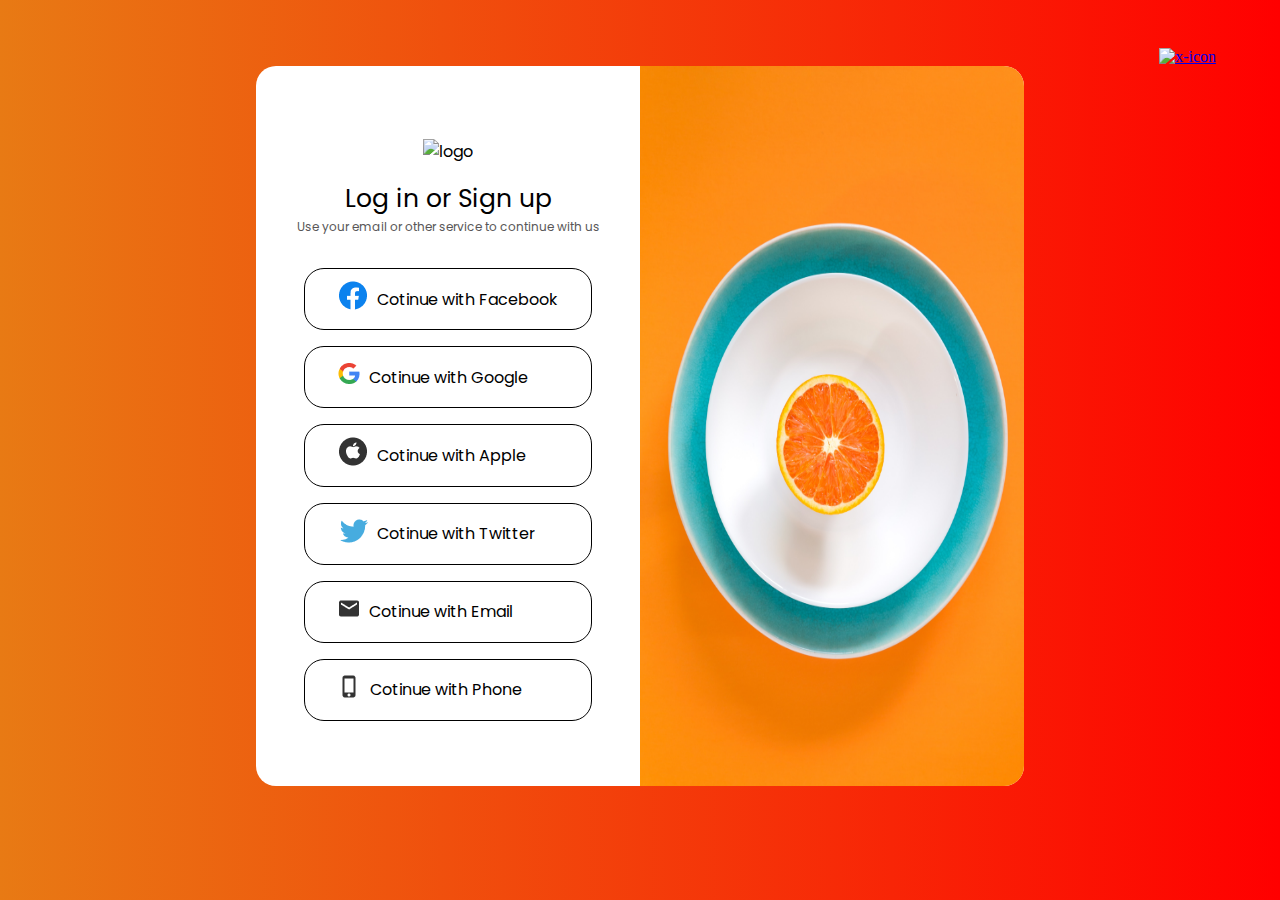
==== login.html @ 928169ca "First commit" ====
<!DOCTYPE html>
<html lang="en">
    <head>
        <meta charset="UTF-8">
        <meta name="viewport" content="width=device-width, initial-scale=1.0">
        <link rel="preconnect" href="https://fonts.googleapis.com">
        <link rel="preconnect" href="https://fonts.gstatic.com" crossorigin>
        <link href="https://fonts.googleapis.com/css2?family=Poppins&display=swap" rel="stylesheet">
        
        <link rel="preconnect" href="https://fonts.googleapis.com">
        <link rel="preconnect" href="https://fonts.gstatic.com" crossorigin>
        <link href="https://fonts.googleapis.com/css2?family=Oswald&display=swap" rel="stylesheet">
        
        <link rel="preconnect" href="https://fonts.googleapis.com">
        <link rel="preconnect" href="https://fonts.gstatic.com" crossorigin>
        <link href="https://fonts.googleapis.com/css2?family=Poppins:wght@300&display=swap" rel="stylesheet">
        
        <link rel="preconnect" href="https://fonts.googleapis.com">
        <link rel="preconnect" href="https://fonts.gstatic.com" crossorigin>
        <link href="https://fonts.googleapis.com/css2?family=Poppins:wght@900&display=swap" rel="stylesheet">  

        <link rel="stylesheet" href="login.css">
        <title>Viss-Fashions | Login</title>
    </head>
    <body>
        <div class="container">
            <div class="layer">
                <header>
                    <a href="index.html"><img src="images/x-icon.png" alt="x-icon"></a>
                </header>
                <main>
                    <div class="signup-pane">
                        <div class="logo"><img src="images/logo.png" alt="logo"></div>
                        <div class="title">Log in or Sign up</div>
                        <p>Use your email or other service to continue with us</p>
                        <div class="connect">
                            <div class="conn-icon"><img src="images/facebook.png" alt="facebook"></div>
                            <div class="conn-text">Cotinue with Facebook</div>
                        </div>
                        <div class="connect">
                            <div class="conn-icon"><img src="images/google.png" alt="google"></div>
                            <div class="conn-text">Cotinue with Google</div>
                        </div>
                        <div class="connect">
                            <div class="conn-icon"><img src="images/apple.png" alt="apple"></div>
                            <div class="conn-text">Cotinue with Apple</div>
                        </div>
                        <div class="connect">
                            <div class="conn-icon"><img src="images/twitter.png" alt="twitter"></div>
                            <div class="conn-text">Cotinue with Twitter</div>
                        </div>
                        <div class="connect">
                            <div class="conn-icon"><img src="images/email.png" alt="email"></div>
                            <div class="conn-text">Cotinue with Email</div>
                        </div>
                        <div class="connect">
                            <div class="conn-icon"><img src="images/phone.png" alt="phone"></div>
                            <div class="conn-text">Cotinue with Phone</div>
                        </div>
                    </div>
                    <div class="image-pane">
                        <img src="images/image-pane.png" alt="image-pane">
                    </div>
                </main>
            </div>
        </div>
    </body>
</html>
---- login.css ----
*{
    margin: 0;
    padding: 0;
}
.container{
    width: 100%;
    height: 100vh;
}
.layer{
    width: 100%;
    height: 100vh;
    background: linear-gradient(to left, red, #E87A14);
    backdrop-filter: blur(9px);
}
.layer > header{
    display: flex;
    justify-content: flex-end;
    padding: 3rem 4rem 0rem;
}
.layer > main{
    display: flex;   
    margin: auto; 
    width: 60%;
    height: 80vh;
    border-radius: 20px;
    background-color: white;
}
.layer > main > .signup-pane{
    padding: 1.5rem 0rem;
    width: 50%;
    display: flex;
    flex-direction: column;
    align-items: center;
    justify-content: center;
    font-family: Poppins;
}
.layer > main > .signup-pane > .logo{
    margin: 1rem 0rem;
}
.layer > main > .signup-pane > .title{
    font-size: 25px;
    font-weight: 400;    
}
.layer > main > .signup-pane > p{
    font-size: 12px;
    color: rgb(88, 87, 87);
    margin-bottom: 1.5rem;
}
.layer > main > .signup-pane > .connect{
    display: flex;
    width: 58%;
    height: 8%;
    align-items: center;
    gap: 0.5rem;
    padding: 0.2rem 2rem;
    margin: 0.5rem 0rem;
    border: 1px solid black;  
    border-radius: 20px;  
}
.layer > main > .image-pane{
    width: 50%;

}
.layer > main > .image-pane > img{
    width: 100%;
    height: 100%;
    border-radius: 0px 20px 20px 0px;
}
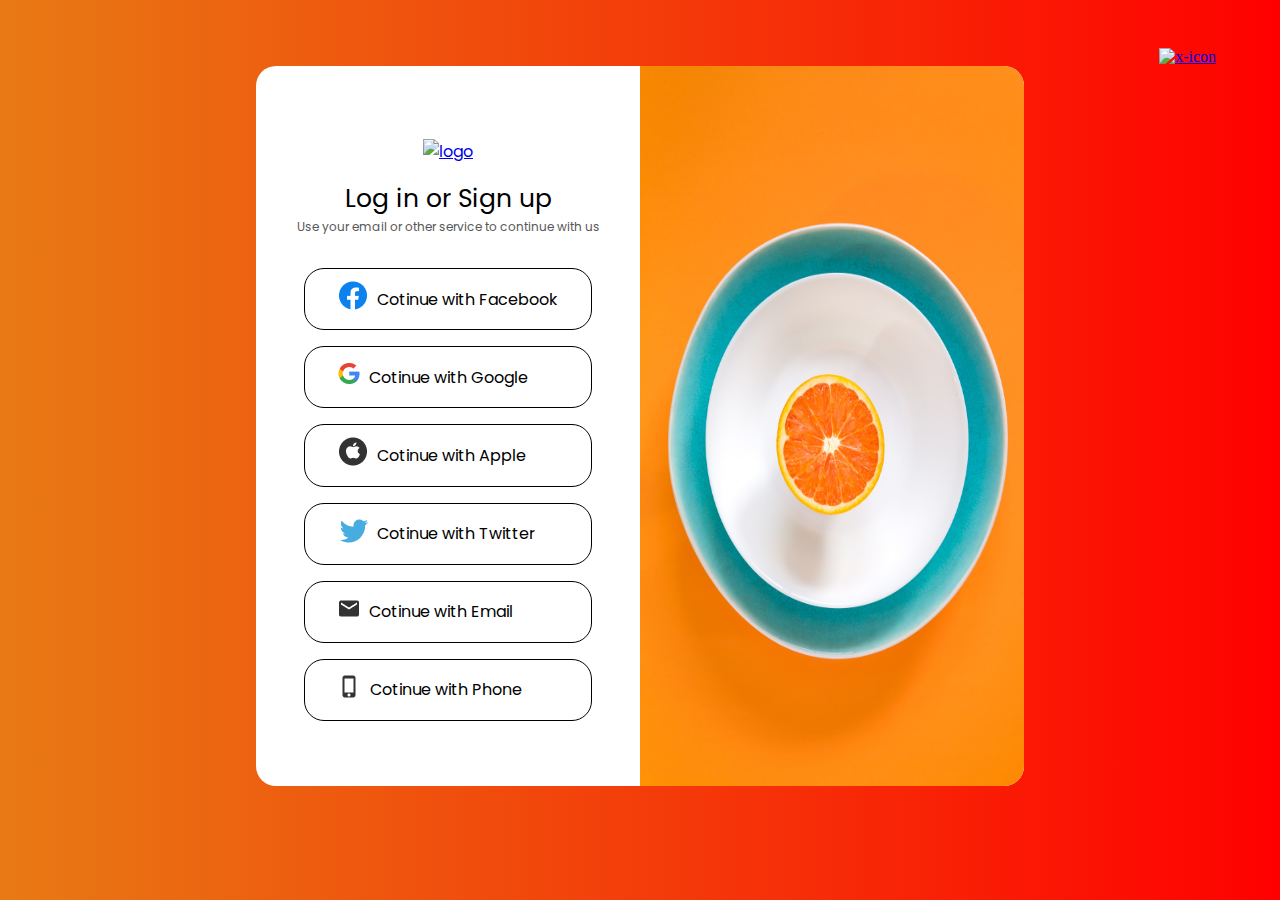
==== commit 0ee54535: "updated" ====
--- a/login.html
+++ b/login.html
@@ -30,7 +30,7 @@
                 </header>
                 <main>
                     <div class="signup-pane">
-                        <div class="logo"><img src="images/logo.png" alt="logo"></div>
+                        <div class="logo"><a href="index.html"><img src="images/logo.png" alt="logo"></a></div>
                         <div class="title">Log in or Sign up</div>
                         <p>Use your email or other service to continue with us</p>
                         <div class="connect">
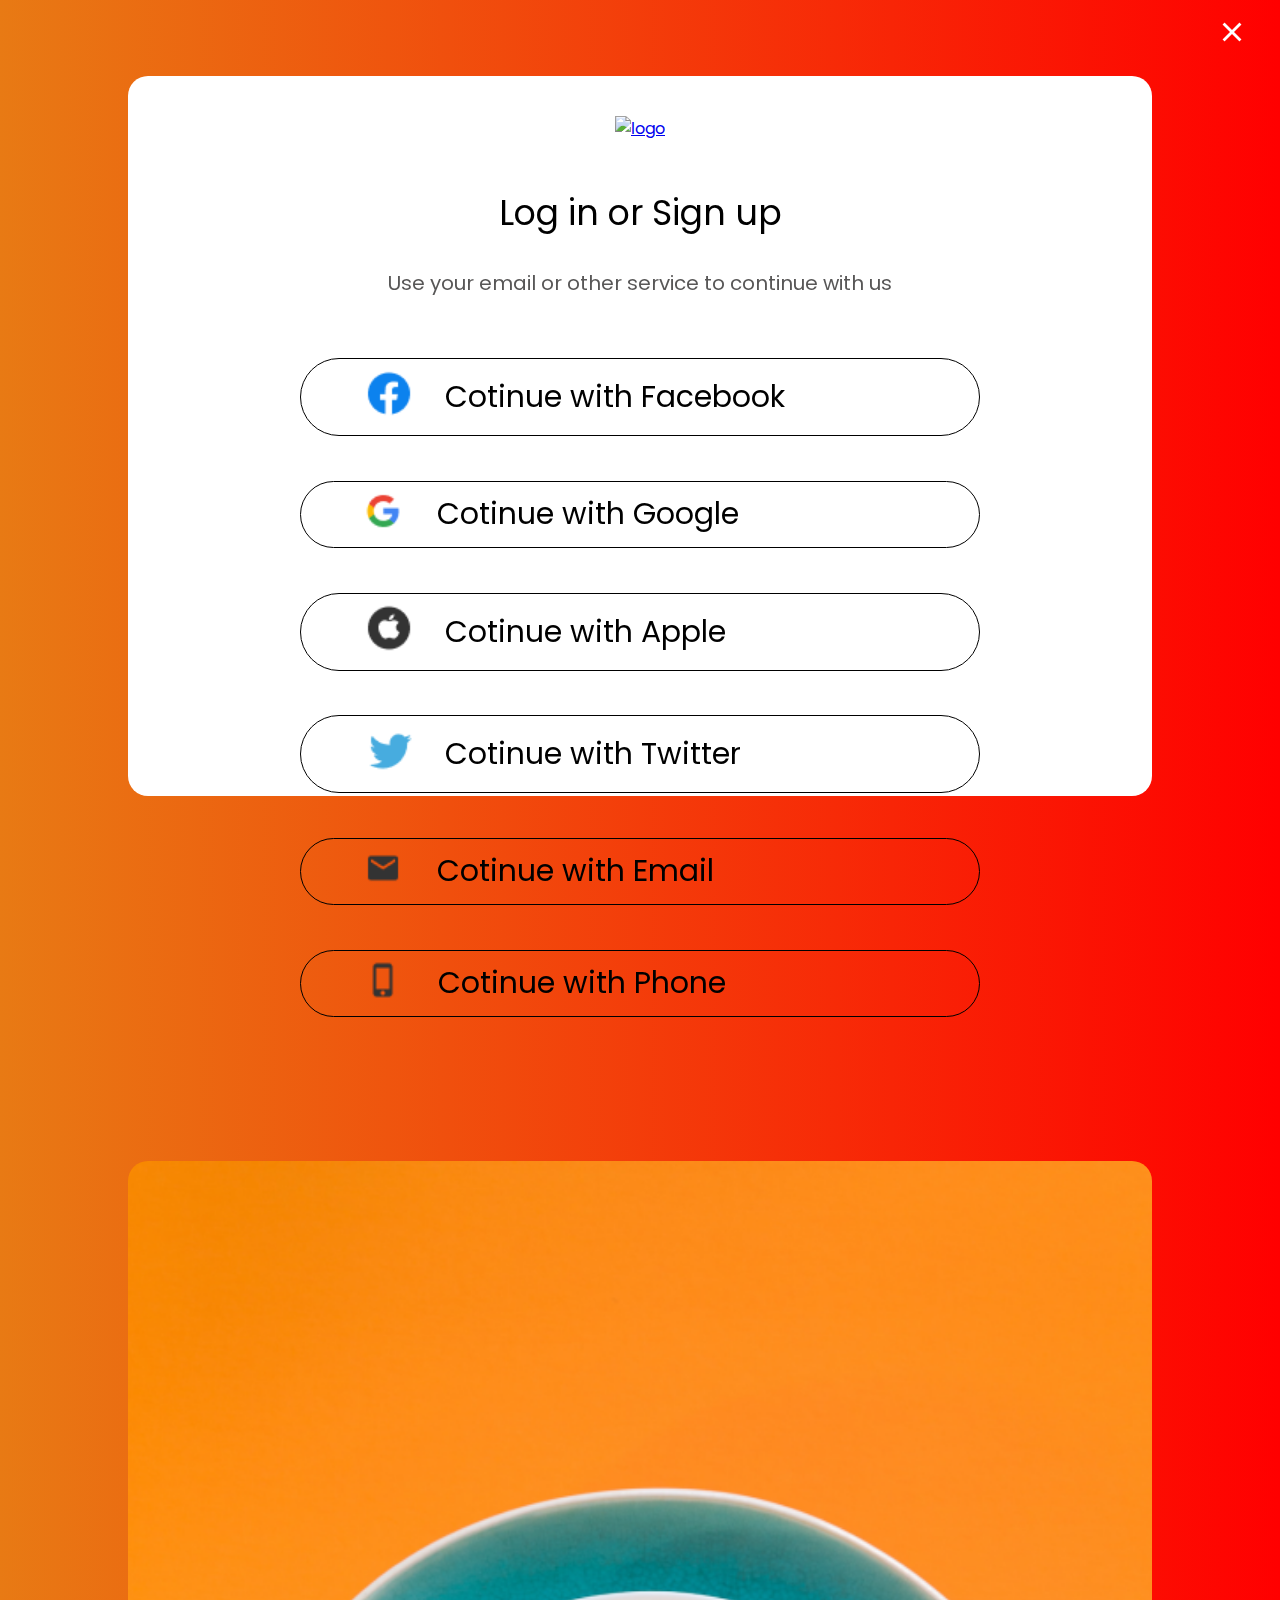
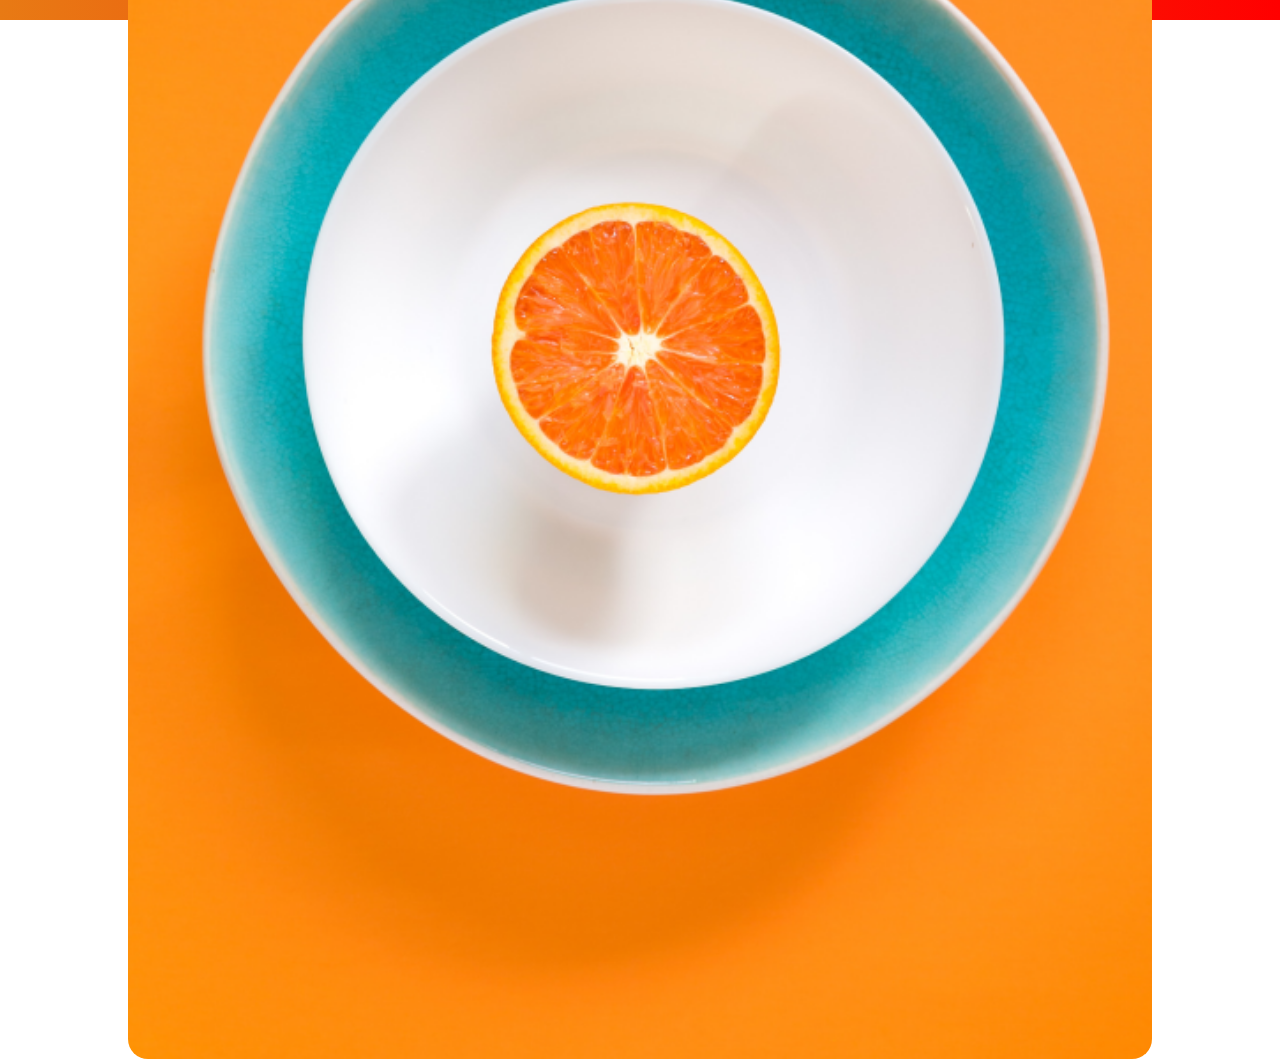
==== commit b7579de2: "Updated" ====
--- a/login.html
+++ b/login.html
@@ -26,11 +26,11 @@
         <div class="container">
             <div class="layer">
                 <header>
-                    <a href="index.html"><img src="images/x-icon.png" alt="x-icon"></a>
+                    <a href="index.html"><img src="images/x-Icon.png" alt="x-icon"></a>
                 </header>
                 <main>
                     <div class="signup-pane">
-                        <div class="logo"><a href="index.html"><img src="images/logo.png" alt="logo"></a></div>
+                        <div class="logo"><a href="Index.html"><img src="images/logo.png" alt="logo"></a></div>
                         <div class="title">Log in or Sign up</div>
                         <p>Use your email or other service to continue with us</p>
                         <div class="connect">
--- a/login.css
+++ b/login.css
@@ -67,3 +67,116 @@
     border-radius: 0px 20px 20px 0px;
 }
 
+
+@media (max-width:667px){  
+    .layer{
+        width: 100%;
+        height: 170vh;
+        background: linear-gradient(to left, red, #E87A14);
+        backdrop-filter: blur(9px);
+    }  
+    .layer > header{
+        margin-bottom: 1.5rem;
+        padding: 1rem 2rem 0rem;
+    }
+    .layer > main{
+        flex-direction: column;
+        width: 80%;        
+    }
+    .layer > main > .signup-pane{
+        width: 100%;
+    }
+    .layer > main > .signup-pane > .logo{
+        margin: 1rem 0rem;
+    }
+    .layer > main > .signup-pane > .title{
+        font-size: 20px;
+    }
+    .layer > main > .signup-pane > p{
+        font-size: 10px;        
+    }
+    .layer > main > .signup-pane > .connect{
+        display: flex;
+        width: 60%;
+        align-items: center;
+        padding: 0.6rem 1.5rem;
+        
+    }
+    .connect > .conn-icon{
+        display: flex;
+    }
+    .connect > .conn-icon > img{
+        width: 60%;
+    }
+    .connect > .conn-text{
+        font-size: 11px;
+    }
+    .layer > main > .image-pane{
+        margin-top: 2rem;
+        width: 100%;   
+    }
+    .layer > main > .image-pane > img{
+        width: 100%;
+        height: 100%;
+        border-radius:20px;
+    }
+}
+
+
+/* Media @ IPad Pro */
+@media (min-width:1024px){  
+    .layer{
+        width: 100%;
+        height: 180vh;
+        background: linear-gradient(to left, red, #E87A14);
+        backdrop-filter: blur(9px);
+    }  
+    .layer > header{
+        margin-bottom: 1.5rem;
+        padding: 1rem 2rem 0rem;
+    }
+    .layer > main{
+        flex-direction: column;
+        width: 80%;        
+    }
+    .layer > main > .signup-pane{
+        margin-bottom: 4rem;
+        width: 100%;
+        gap: 1.8rem;
+    }
+    .layer > main > .signup-pane > .logo{
+        margin: 1rem 0rem;
+    }
+    .layer > main > .signup-pane > .logo img{
+        width: 170%;
+    }
+    .layer > main > .signup-pane > .title{
+        font-size: 35px;
+    }
+    .layer > main > .signup-pane > p{
+        font-size: 20px;        
+    }
+    .layer > main > .signup-pane > .connect{
+        /* display: flex; */
+        width: 60%;
+        padding: 0.6rem 0rem 0.6rem 4rem;
+        gap: 3rem;
+        border-radius: 40px;
+    }    
+    .connect > .conn-icon > img{
+        width: 150%;
+    }
+    .connect > .conn-text{
+        font-size: 30px;
+    }
+    .layer > main > .image-pane{
+        width: 100%;   
+        margin-top: 3rem;
+    }
+    .layer > main > .image-pane > img{
+        width: 100%;
+        height: 100%;
+        border-radius:20px;
+    }
+}
+
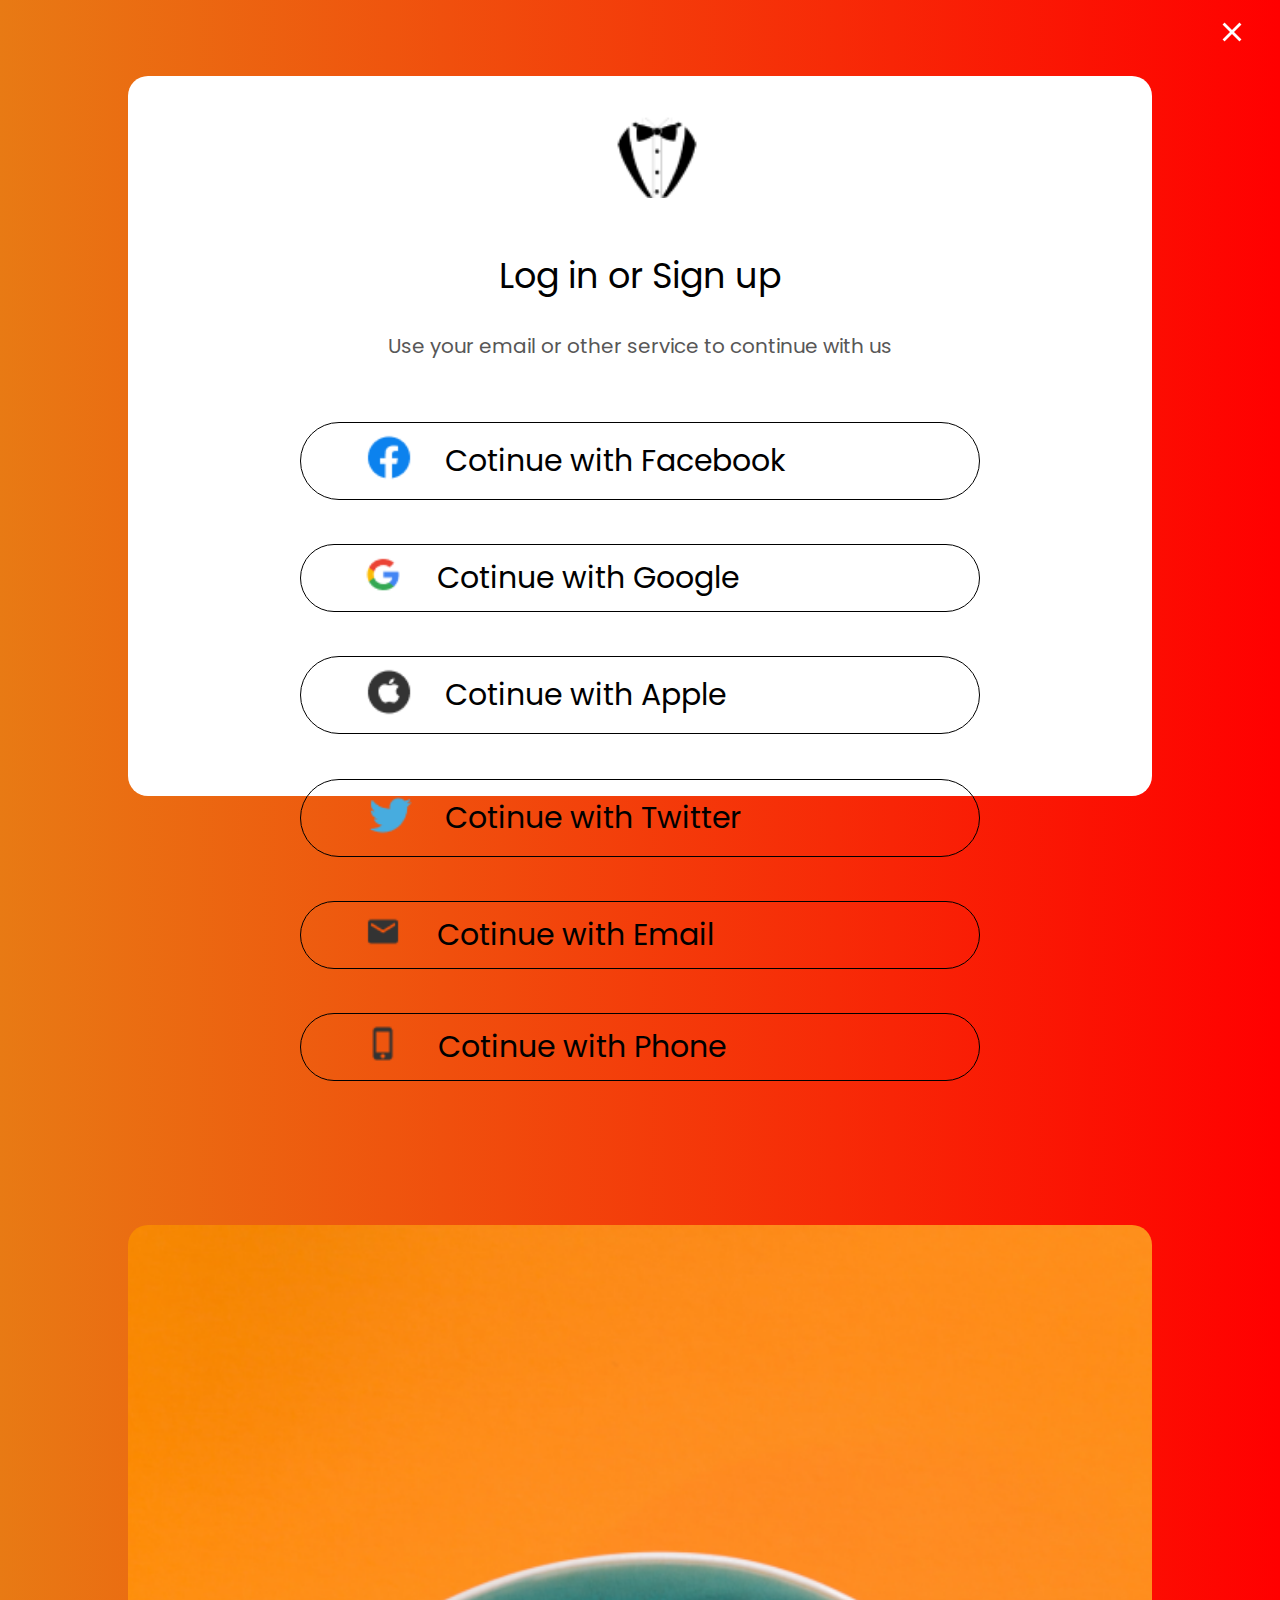
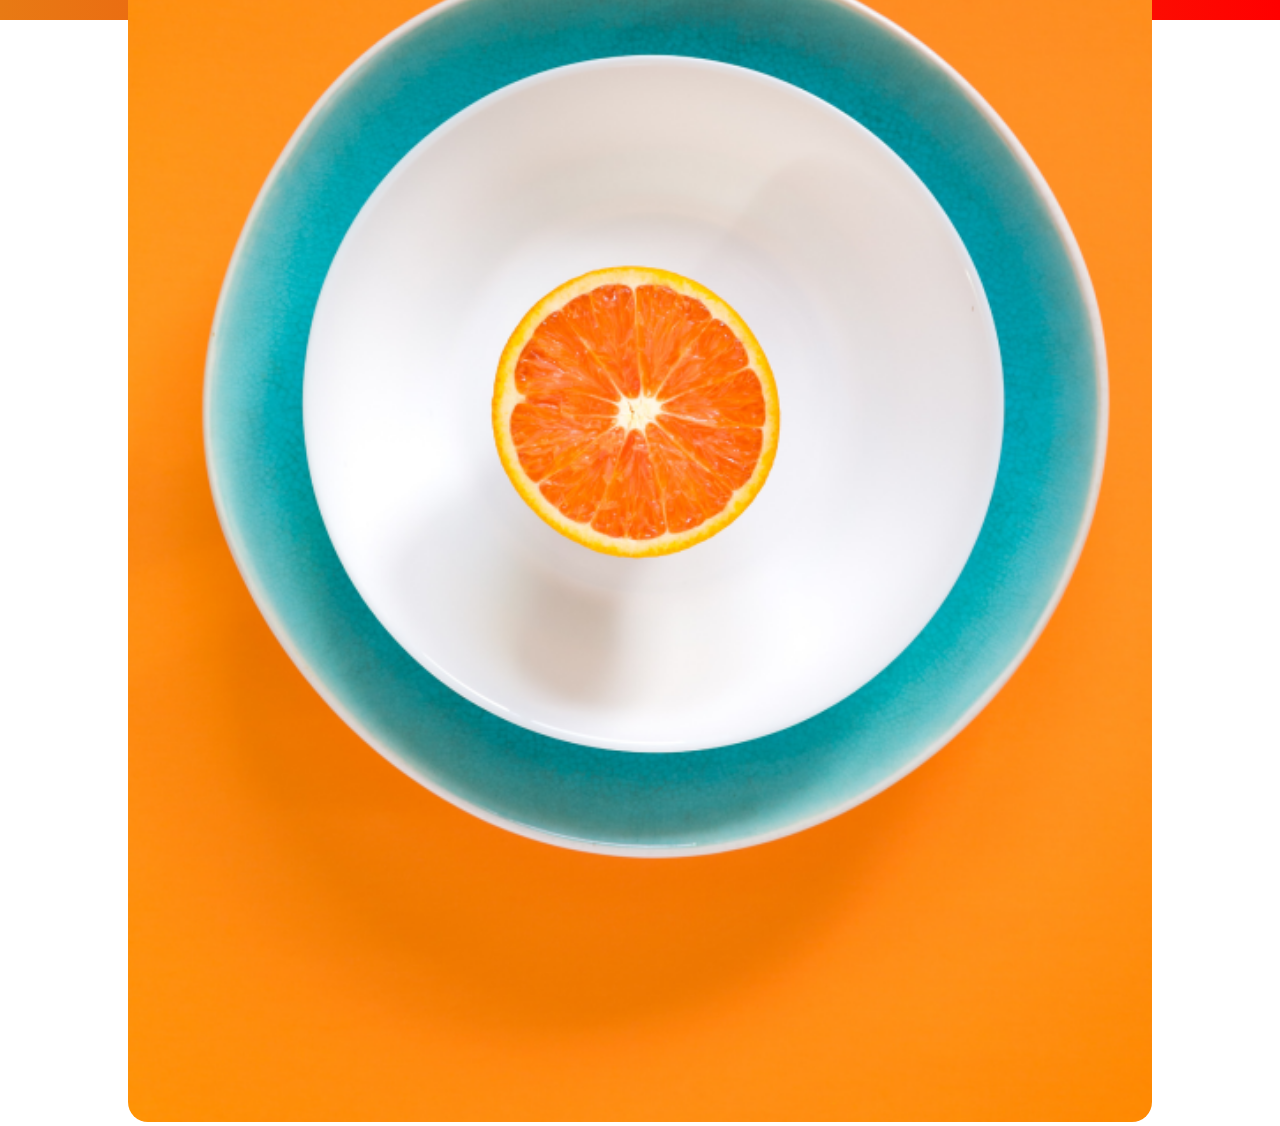
==== commit 6ae09a71: "Updated" ====
--- a/login.html
+++ b/login.html
@@ -30,7 +30,7 @@
                 </header>
                 <main>
                     <div class="signup-pane">
-                        <div class="logo"><a href="Index.html"><img src="images/logo.png" alt="logo"></a></div>
+                        <div class="logo"><a href="index.html"><img src="images/Logo.png" alt="logo"></a></div>
                         <div class="title">Log in or Sign up</div>
                         <p>Use your email or other service to continue with us</p>
                         <div class="connect">
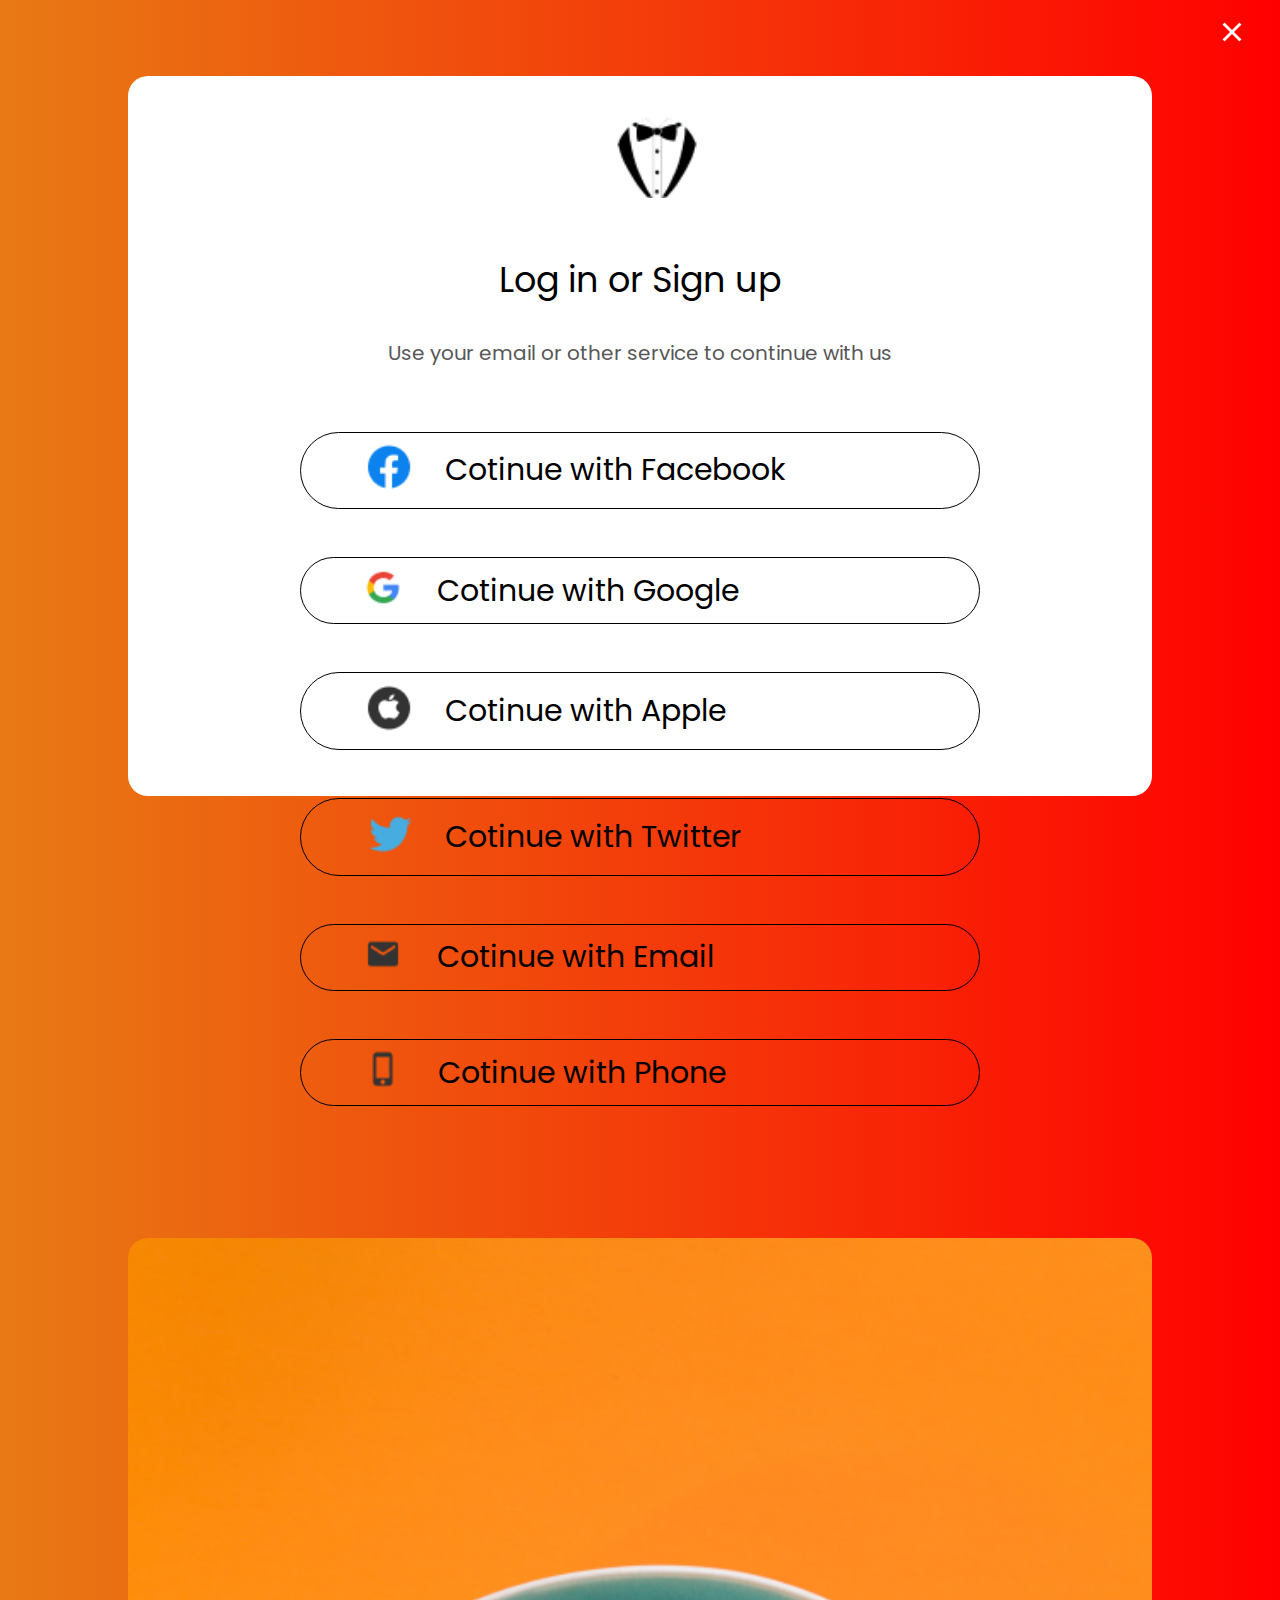
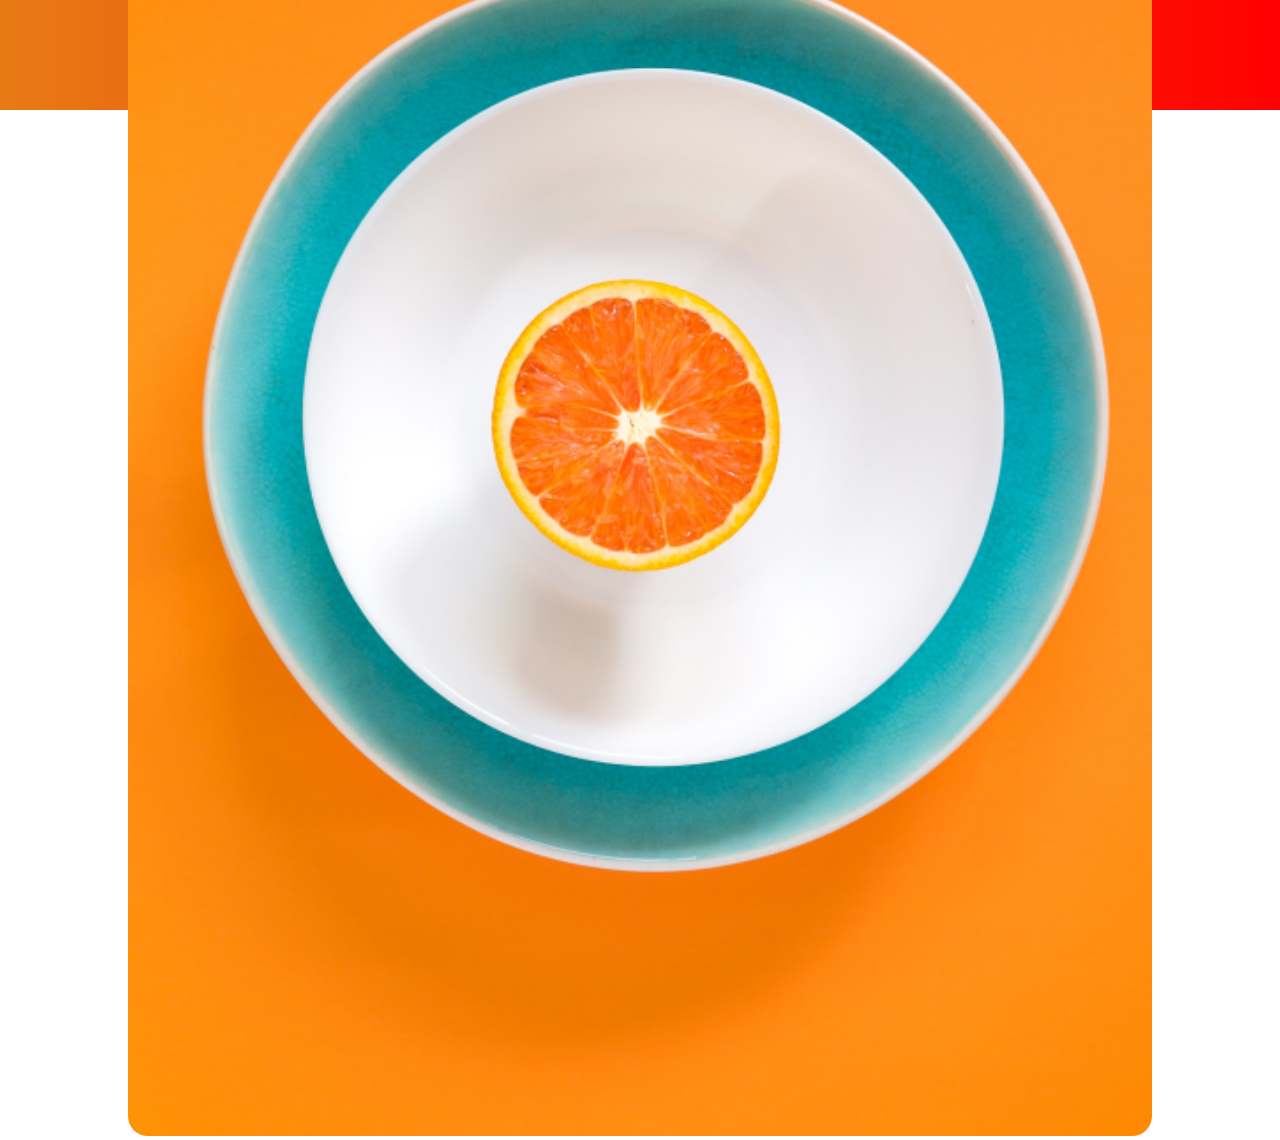
==== commit 01d149a6: "Updated" ====
--- a/login.html
+++ b/login.html
@@ -57,7 +57,7 @@
                             <div class="conn-icon"><img src="images/phone.png" alt="phone"></div>
                             <div class="conn-text">Cotinue with Phone</div>
                         </div>
-                    </div>
+                    </div><br><br>
                     <div class="image-pane">
                         <img src="images/image-pane.png" alt="image-pane">
                     </div>
--- a/login.css
+++ b/login.css
@@ -68,7 +68,7 @@
 }
 
 
-@media (max-width:667px){  
+@media only screen and (min-width: 375px) and (max-width: 667px){  
     .layer{
         width: 100%;
         height: 170vh;
@@ -112,7 +112,6 @@
         font-size: 11px;
     }
     .layer > main > .image-pane{
-        margin-top: 2rem;
         width: 100%;   
     }
     .layer > main > .image-pane > img{
@@ -121,13 +120,51 @@
         border-radius:20px;
     }
 }
-
-
-/* Media @ IPad Pro */
-@media (min-width:1024px){  
-    .layer{
-        width: 100%;
-        height: 180vh;
+@media only screen and (min-width: 414px) and (max-width: 896px){
+    .layer{
+        height: 150vh;        
+    }  
+    .layer > main > .image-pane{
+        width: 100%;   
+    }
+    .layer > main > .signup-pane{        
+        gap: 1.2rem;
+    }
+    .layer > main > .signup-pane > .connect{
+        padding: 0.6rem 0rem 0.6rem 4rem;
+    }    
+}
+@media only screen and (min-width: 390px) and (max-width: 844px){
+    .layer{
+        height: 150vh;        
+    }  
+    .layer > main > .image-pane{
+        width: 100%;   
+    }
+    .layer > main > .signup-pane{        
+        gap: 1rem;
+    }
+    .layer > main > .signup-pane > .connect{
+        padding: 0.6rem 0rem 0.6rem 2rem;
+    }    
+}
+@media only screen and (min-width: 430px) and (max-width: 932px){
+    .layer > main > .image-pane{
+        width: 100%;
+        margin-top: 2rem;
+    }
+}
+@media only screen and (min-width: 412px) and (max-width: 915px){
+    .layer > main > .image-pane{
+        width: 100%; 
+        margin-top: 3.5rem;  
+    }
+}
+
+@media only screen and (min-width: 768px) and (max-width: 1024px){  
+    .layer{
+        width: 100%;
+        height: 200vh;
         background: linear-gradient(to left, red, #E87A14);
         backdrop-filter: blur(9px);
     }  
@@ -140,15 +177,15 @@
         width: 80%;        
     }
     .layer > main > .signup-pane{
-        margin-bottom: 4rem;
-        width: 100%;
-        gap: 1.8rem;
+        margin-bottom: 1rem;
+        width: 100%;
+        gap: 1rem;
     }
     .layer > main > .signup-pane > .logo{
         margin: 1rem 0rem;
     }
     .layer > main > .signup-pane > .logo img{
-        width: 170%;
+        width: 90%;
     }
     .layer > main > .signup-pane > .title{
         font-size: 35px;
@@ -157,7 +194,114 @@
         font-size: 20px;        
     }
     .layer > main > .signup-pane > .connect{
-        /* display: flex; */
+        width: 70%;
+        padding: 0.6rem 0rem 0.6rem 4rem;
+        gap: 3rem;
+        border-radius: 40px;
+    }    
+    .connect > .conn-icon > img{
+        width: 100%;
+    }
+    .connect > .conn-text{
+        font-size: 25px;
+    }
+    .layer > main > .image-pane{
+        width: 100%;   
+        margin-top: 3rem;
+    }
+    .layer > main > .image-pane > img{
+        width: 100%;
+        height: 100%;
+        border-radius:20px;
+    }
+}
+@media only screen and (min-width: 820px) and (max-width: 1180px){  
+    .layer{
+        width: 100%;
+        height: 190vh;
+        background: linear-gradient(to left, red, #E87A14);
+        backdrop-filter: blur(9px);
+    }  
+    .layer > header{
+        margin-bottom: 1.5rem;
+        padding: 1rem 2rem 0rem;
+    }
+    .layer > main{
+        flex-direction: column;
+        width: 80%;        
+    }
+    .layer > main > .signup-pane{
+        margin-bottom: 1rem;
+        width: 100%;
+        gap: 1rem;
+    }
+    .layer > main > .signup-pane > .logo{
+        margin: 1rem 0rem;
+    }
+    .layer > main > .signup-pane > .logo img{
+        width: 170%;
+    }
+    .layer > main > .signup-pane > .title{
+        font-size: 35px;
+    }
+    .layer > main > .signup-pane > p{
+        font-size: 20px;        
+    }
+    .layer > main > .signup-pane > .connect{
+        width: 70%;
+        padding: 0.6rem 0rem 0.6rem 4rem;
+        gap: 3rem;
+        border-radius: 40px;
+    }    
+    .connect > .conn-icon > img{
+        width: 150%;
+    }
+    .connect > .conn-text{
+        font-size: 30px;
+    }
+    .layer > main > .image-pane{
+        width: 100%;   
+        margin-top: 3rem;
+    }
+    .layer > main > .image-pane > img{
+        width: 100%;
+        height: 100%;
+        border-radius:20px;
+    }
+}
+@media only screen and (min-width: 1024px) and (max-width: 1366px){  
+    .layer{
+        width: 100%;
+        height: 190vh;
+        background: linear-gradient(to left, red, #E87A14);
+        backdrop-filter: blur(9px);
+    }  
+    .layer > header{
+        margin-bottom: 1.5rem;
+        padding: 1rem 2rem 0rem;
+    }
+    .layer > main{
+        flex-direction: column;
+        width: 80%;        
+    }
+    .layer > main > .signup-pane{
+        margin-bottom: 1rem;
+        width: 100%;
+        gap: 2rem;
+    }
+    .layer > main > .signup-pane > .logo{
+        margin: 1rem 0rem;
+    }
+    .layer > main > .signup-pane > .logo img{
+        width: 170%;
+    }
+    .layer > main > .signup-pane > .title{
+        font-size: 35px;
+    }
+    .layer > main > .signup-pane > p{
+        font-size: 20px;        
+    }
+    .layer > main > .signup-pane > .connect{
         width: 60%;
         padding: 0.6rem 0rem 0.6rem 4rem;
         gap: 3rem;
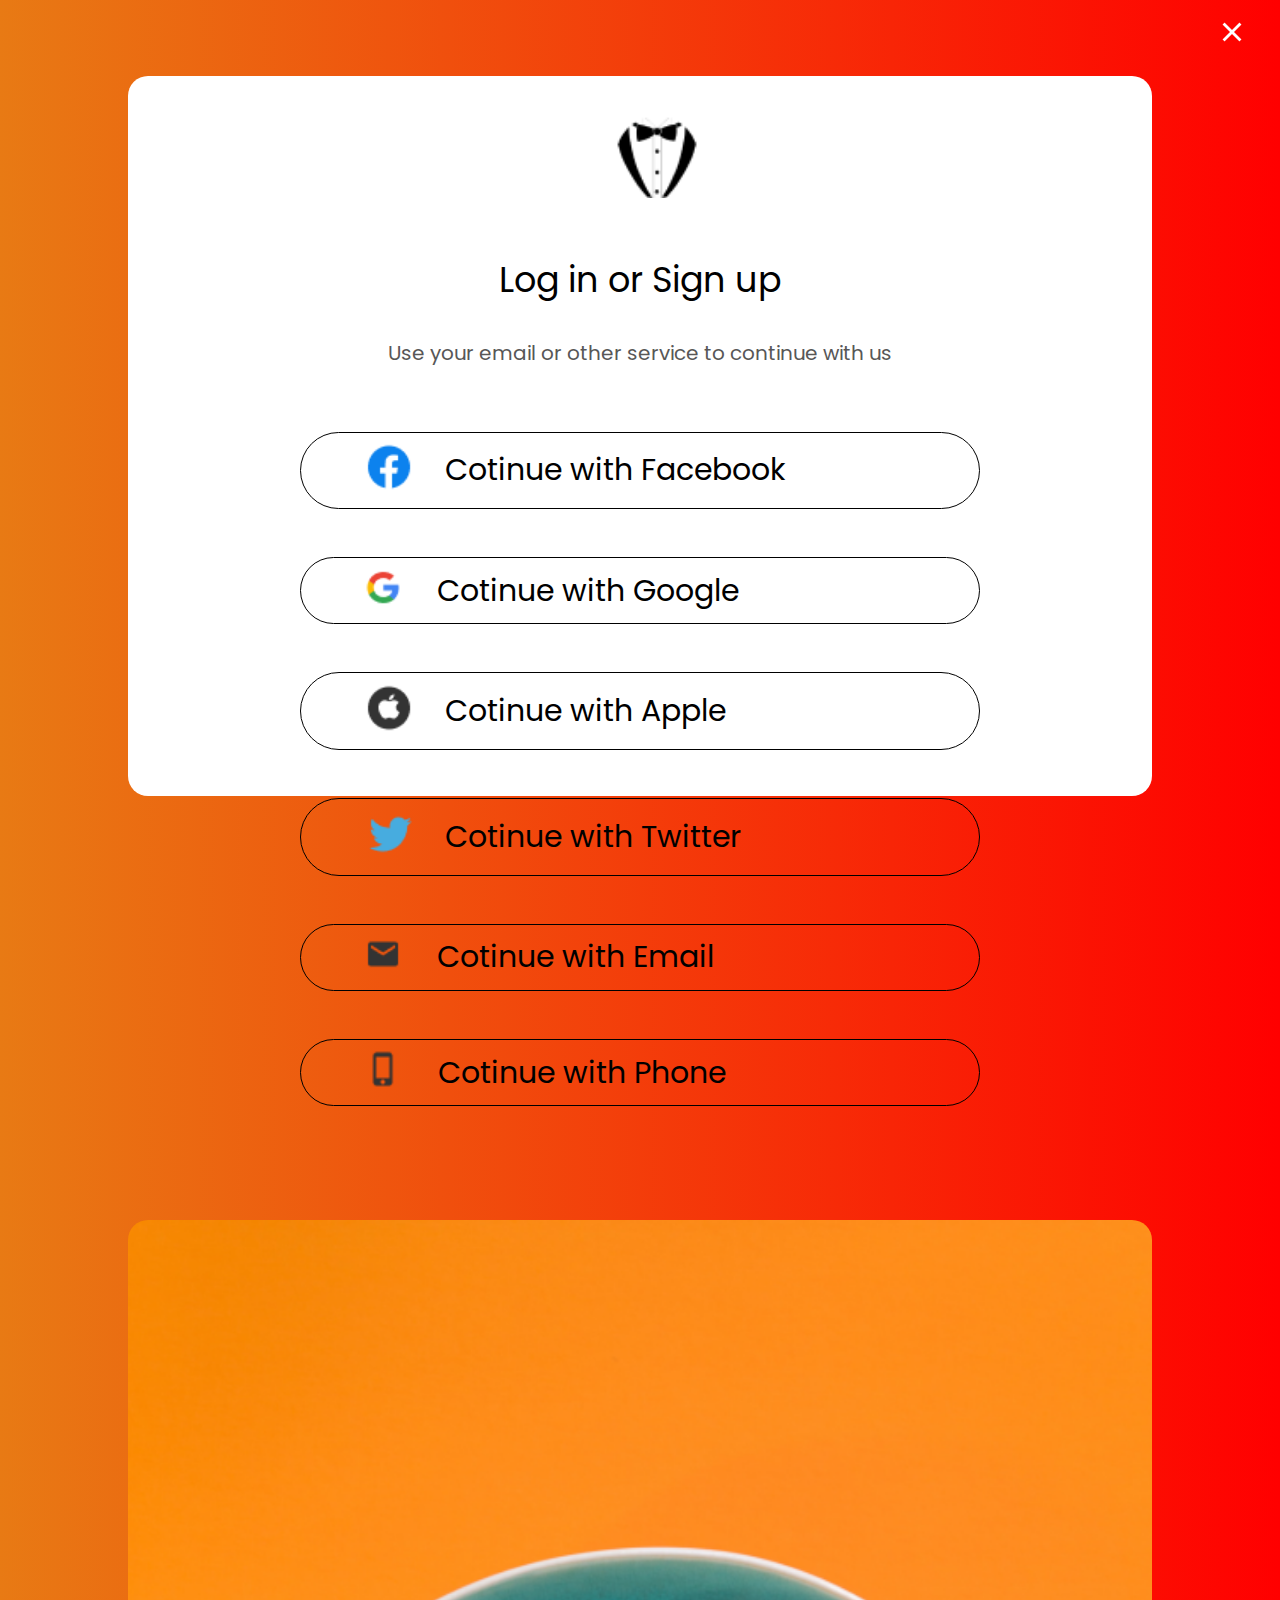
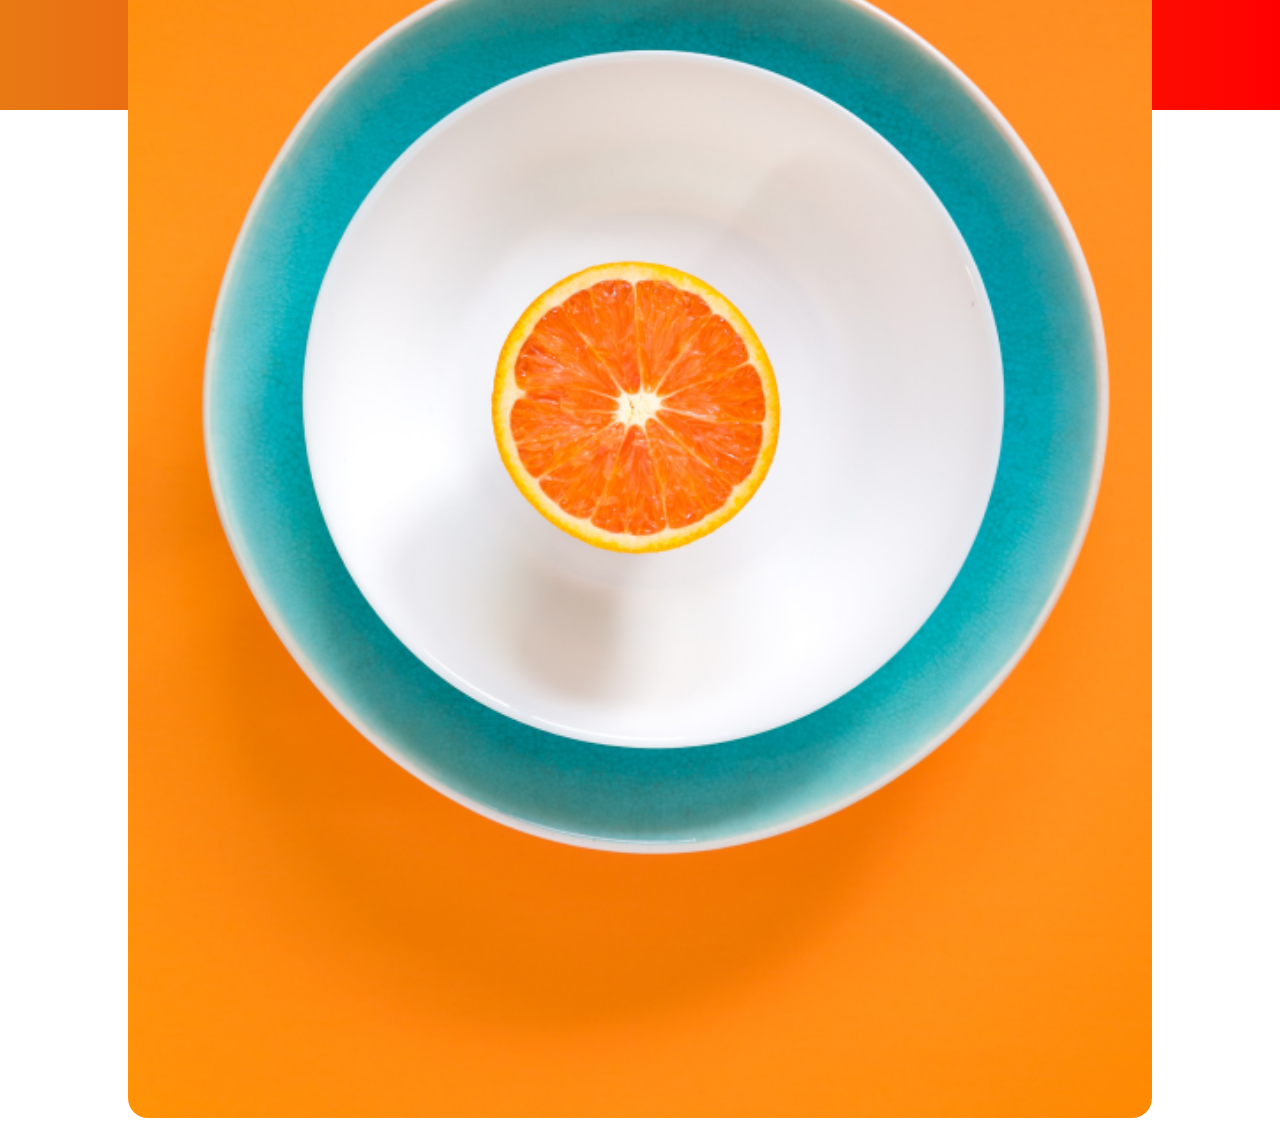
==== commit 16304378: "updated" ====
--- a/login.html
+++ b/login.html
@@ -57,7 +57,7 @@
                             <div class="conn-icon"><img src="images/phone.png" alt="phone"></div>
                             <div class="conn-text">Cotinue with Phone</div>
                         </div>
-                    </div><br><br>
+                    </div><br>
                     <div class="image-pane">
                         <img src="images/image-pane.png" alt="image-pane">
                     </div>
--- a/login.css
+++ b/login.css
@@ -68,7 +68,7 @@
 }
 
 
-@media only screen and (min-width: 375px) and (max-width: 667px){  
+@media only screen and (min-width: 360px) and (max-width: 740px){  
     .layer{
         width: 100%;
         height: 170vh;
@@ -113,6 +113,7 @@
     }
     .layer > main > .image-pane{
         width: 100%;   
+        margin-top: 3rem;
     }
     .layer > main > .image-pane > img{
         width: 100%;
@@ -323,4 +324,60 @@
         border-radius:20px;
     }
 }
-
+@media only screen and (min-width: 540px) and (max-width: 720px){
+    .layer{
+        height: 200vh;
+    }
+    .layer > main > .signup-pane {
+        gap: 0.1rem;
+    }    
+}
+@media only screen and (min-width: 1024px) and (max-width: 600px){
+    .layer{
+        width: 100%;
+        height: 190vh;
+        background: linear-gradient(to left, red, #E87A14);
+        backdrop-filter: blur(9px);
+    }  
+    
+    .layer > main{
+        width: 80%;        
+    }
+    .layer > main > .signup-pane{
+        margin-bottom: 1rem;
+        width: 50%;
+    }
+    .layer > main > .signup-pane > .logo{
+        margin: 1rem 0rem;
+    }
+    .layer > main > .signup-pane > .logo img{
+        width: 170%;
+    }
+    .layer > main > .signup-pane > .title{
+        font-size: 35px;
+    }
+    .layer > main > .signup-pane > p{
+        font-size: 20px;        
+    }
+    .layer > main > .signup-pane > .connect{
+        width: 60%;
+        padding: 0.6rem 0rem 0.6rem 4rem;
+        gap: 1rem;
+        border-radius: 40px;
+    }    
+    .connect > .conn-icon > img{
+        width: 150%;
+    }
+    .connect > .conn-text{
+        font-size: 30px;
+    }
+    .layer > main > .image-pane{
+        width: 50%;   
+        margin-top: 3rem;
+    }
+    .layer > main > .image-pane > img{
+        width: 100%;
+        height: 100%;
+        border-radius:20px;
+    }
+}